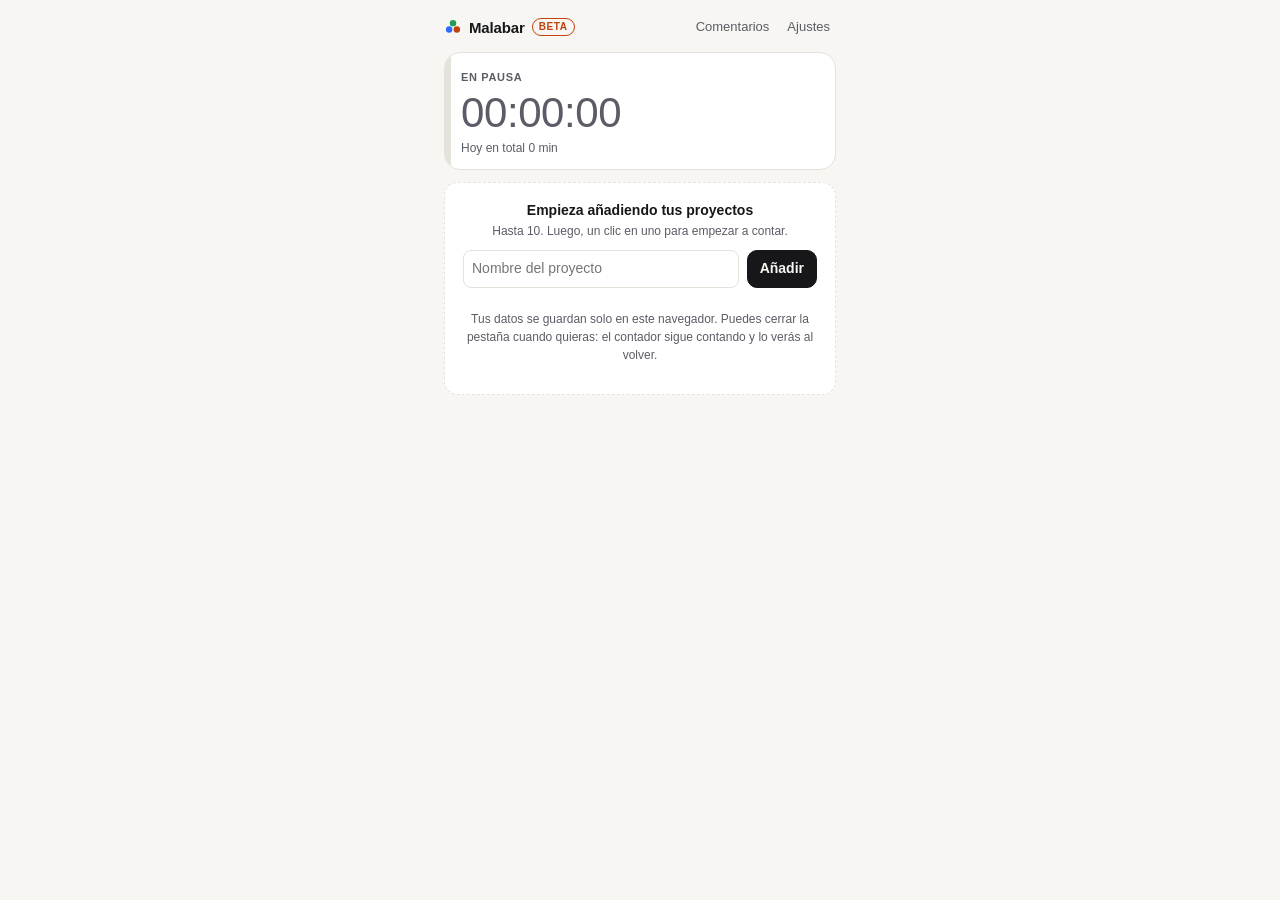
==== app/index.html @ 96a2eefe "Web app de Malabar en beta (/app) Prototipo convertido en web app: datos en el navegador, exportar e" ====
<!doctype html>
<html lang="es">
<head>
<meta charset="utf-8">
<meta name="viewport" content="width=device-width, initial-scale=1">
<title>Malabar · beta</title>
<meta name="description" content="Contador de tiempo por proyecto. Beta gratuita.">
<meta name="theme-color" content="#F7F6F3" media="(prefers-color-scheme: light)">
<meta name="theme-color" content="#141416" media="(prefers-color-scheme: dark)">
<meta name="robots" content="noindex">
<link rel="icon" href="../favicon.svg" type="image/svg+xml">
<link rel="apple-touch-icon" href="icon-192.png">
<link rel="manifest" href="manifest.webmanifest">
<link rel="stylesheet" href="app.css">
</head>
<body>
<div id="app">
  <div id="banner"></div>
  <main id="view"></main>
  <div id="toast" role="status" aria-live="polite"></div>
</div>
<noscript>Malabar necesita JavaScript para funcionar.</noscript>
<script src="../config.js"></script>
<script src="app.js"></script>
</body>
</html>
---- app/app.css ----
:root{
    --bg:#F7F6F3; --card:#ffffff; --ink:#17171A; --muted:#5C5C66; --line:#E5E2DB;
    --soft:#EFEDE8; --accent:#17171A; --brand:#C2410C; --danger:#B42318;
    color-scheme: light dark;
  }
  @media (prefers-color-scheme: dark){
    :root{ --bg:#141416; --card:#1e1e21; --ink:#f2f2f2; --muted:#9a9aa0; --line:#2e2e33; --soft:#26262a; --accent:#f2f2f2; --brand:#F0773E; --danger:#ff6b5b; }
  }
  *{box-sizing:border-box}
  html,body{margin:0;background:var(--bg);color:var(--ink);
    font:14px/1.4 -apple-system,BlinkMacSystemFont,"Segoe UI",Roboto,"Helvetica Neue",Arial,sans-serif;}
  #app{max-width:420px;margin:0 auto;padding:14px;min-height:100vh;display:flex;flex-direction:column;gap:12px}
  button{font:inherit;color:inherit;cursor:pointer;border:1px solid var(--line);background:var(--card);border-radius:10px;padding:8px 12px}
  button:hover{border-color:var(--muted)}
  button:focus-visible,input:focus-visible,select:focus-visible{outline:2px solid var(--ink);outline-offset:1px}
  button[disabled]{opacity:.45;cursor:default}
  input,select{font:inherit;color:inherit;background:var(--card);border:1px solid var(--line);border-radius:8px;padding:6px 8px;min-width:0}
  .num{font-variant-numeric:tabular-nums}
  h2{font-size:15px;margin:0}
  #view{display:flex;flex-direction:column;gap:12px}
  #app.compact #view{gap:8px}

  /* Cabecera con el proyecto activo */
  .cur{background:var(--card);border:1px solid var(--line);border-radius:16px;padding:14px 16px 12px;position:relative;overflow:hidden}
  .cur::before{content:"";position:absolute;left:0;top:0;bottom:0;width:6px;background:var(--c,var(--line))}
  .cur-name{font-weight:600;font-size:15px;display:flex;align-items:center;gap:8px;min-height:21px}
  .cur-name .state{font-size:11px;font-weight:600;text-transform:uppercase;letter-spacing:.06em;color:var(--muted)}
  .cur-time{font-size:42px;font-weight:300;letter-spacing:-.01em;line-height:1.1;margin-top:2px}
  .cur.paused .cur-time{color:var(--muted)}
  .cur-sub{color:var(--muted);font-size:12px;margin-top:4px}
  .live-dot{width:8px;height:8px;border-radius:50%;background:var(--c);animation:pulse 1.6s infinite}
  @keyframes pulse{50%{opacity:.25}}

  /* Botones de proyecto */
  .grid{display:flex;flex-direction:column;gap:6px}
  .pbtn{display:grid;grid-template-columns:22px 10px 1fr auto;align-items:center;gap:10px;text-align:left;padding:10px 12px;border-radius:12px}
  .pbtn .key{font-size:11px;color:var(--muted);border:1px solid var(--line);border-radius:5px;text-align:center;line-height:18px}
  .pbtn .dot{width:10px;height:10px;border-radius:50%;background:var(--c)}
  .pbtn .pname{overflow:hidden;text-overflow:ellipsis;white-space:nowrap}
  .pbtn .ptime{color:var(--muted);font-size:13px}
  .pbtn.on{border-color:var(--c);box-shadow:inset 0 0 0 1px var(--c);background:color-mix(in srgb,var(--c) 10%,var(--card))}
  .pbtn.on .ptime{color:var(--ink);font-weight:600}

  .actions{display:grid;grid-template-columns:1fr 1fr;gap:8px}
  .primary{background:var(--accent);color:var(--bg);border-color:var(--accent);font-weight:600}
  .links{display:flex;flex-wrap:wrap;gap:6px;justify-content:center}
  .links button{border:none;background:transparent;color:var(--muted);padding:4px 8px;font-size:13px}
  .links button:hover{color:var(--ink)}
  .sync{text-align:center;font-size:11px;color:var(--muted)}
  .hint{font-size:12px;color:var(--muted);text-align:center}

  /* Paneles secundarios */
  .bar-head{display:flex;align-items:center;gap:10px}
  .bar-head button{padding:5px 10px}
  .datenav{display:flex;align-items:center;justify-content:space-between;gap:8px}
  .datenav span{font-weight:600;text-transform:capitalize}
  .datenav button{padding:4px 12px}
  .panel{background:var(--card);border:1px solid var(--line);border-radius:14px;padding:12px 14px;display:flex;flex-direction:column;gap:10px}
  .total{font-size:28px;font-weight:300}
  .row{display:grid;grid-template-columns:10px 1fr auto auto;gap:8px;align-items:center}
  .row .dot{width:10px;height:10px;border-radius:50%;background:var(--c)}
  .row .pct{color:var(--muted);font-size:12px;width:38px;text-align:right}
  .bar{grid-column:2/5;height:6px;border-radius:3px;background:var(--soft);overflow:hidden;margin-top:-4px}
  .bar i{display:block;height:100%;background:var(--c);border-radius:3px}
  .timeline{position:relative;height:18px;border-radius:5px;background:var(--soft);overflow:hidden}
  .timeline i{position:absolute;top:0;bottom:0;background:var(--c)}
  .tl-labels{display:flex;justify-content:space-between;font-size:11px;color:var(--muted);margin-top:-6px}
  .btnrow{display:flex;gap:8px;flex-wrap:wrap}
  .btnrow button{flex:1}

  .seg{display:grid;grid-template-columns:1fr 96px 96px 26px;gap:6px;align-items:center}
  .seg select,.seg input{width:100%}
  .seg .x{padding:4px 0;border:none;background:transparent;color:var(--muted);font-size:16px}
  .seg .x:hover{color:var(--danger)}
  .seg .running{font-size:12px;color:var(--muted);text-align:center}
  .seg-head{font-size:11px;color:var(--muted);text-transform:uppercase;letter-spacing:.05em}

  .prow{display:grid;grid-template-columns:28px 1fr auto;gap:8px;align-items:center}
  .swatch{width:28px;height:28px;border-radius:8px;background:var(--c);border:none;padding:0}
  .prow input{width:100%}
  .muted{color:var(--muted)}
  .small{font-size:12px}

  #banner:empty{display:none}
  .banner{background:color-mix(in srgb,#f2c94c 22%,var(--card));border:1px solid color-mix(in srgb,#f2c94c 60%,var(--line));border-radius:12px;padding:10px 12px;display:flex;flex-direction:column;gap:8px;font-size:13px}
  .banner .btnrow{align-items:center}
  .banner input{flex:0 0 auto}

  .empty{background:var(--card);border:1px dashed var(--line);border-radius:14px;padding:18px;text-align:center;display:flex;flex-direction:column;gap:10px}
  .addrow{display:flex;gap:8px}
  .addrow input{flex:1}

  #toast{position:fixed;left:50%;bottom:16px;transform:translateX(-50%);background:var(--ink);color:var(--bg);padding:8px 14px;border-radius:10px;font-size:13px;opacity:0;pointer-events:none;transition:opacity .2s;max-width:90vw;text-align:center}
  #toast.show{opacity:1}
  textarea.copybox{width:100%;min-height:120px;font:12px/1.4 ui-monospace,Menlo,Consolas,monospace;background:var(--soft);color:var(--ink);border:1px solid var(--line);border-radius:8px;padding:8px}

  /* Modo compacto */
  .compact #app, #app.compact{gap:8px;padding:10px}
  #app.compact .cur{padding:10px 12px 8px}
  #app.compact .cur-time{font-size:30px}
  #app.compact .cur-sub, #app.compact .hint, #app.compact .sync{display:none}
  #app.compact .pbtn{padding:7px 10px}
  /* Botones de icono (solo en compacto y ventana flotante) */
  .ctrls{display:none;gap:4px;flex:0 0 auto}
  .ico{width:26px;height:26px;padding:0;display:inline-grid;place-items:center;border-radius:7px}
  .ico svg{width:12px;height:12px;fill:currentColor}
  .ico.stop{color:var(--danger)}
  #app.compact .ctrls,#app.in-pip .ctrls{display:flex}
  #app.compact .cur{display:flex;align-items:center;justify-content:space-between;gap:8px;flex-wrap:wrap}
  #app.compact .cur > div:first-child{flex:1 1 100%}
  #app.compact .actions{display:none}
  /* Ventana flotante: versión mini */
  #app.in-pip{max-width:none;min-height:auto;padding:6px;gap:5px;font-size:12px}
  #app.in-pip #view{gap:5px}
  #app.in-pip .cur{padding:5px 8px 5px 12px;border-radius:10px;display:flex;align-items:center;justify-content:space-between;gap:8px}
  #app.in-pip .cur::before{width:4px}
  #app.in-pip .cur-name{font-size:12px;min-height:0;min-width:0;overflow:hidden;white-space:nowrap;text-overflow:ellipsis}
  #app.in-pip .cur-time{font-size:15px;font-weight:600;margin:0 0 0 auto}
  #app.in-pip .ico{width:22px;height:22px;border-radius:6px}
  #app.in-pip .ico svg{width:10px;height:10px}
  #app.in-pip .cur-sub,#app.in-pip .actions,#app.in-pip .hint,#app.in-pip .links,#app.in-pip .sync{display:none}
  #app.in-pip .grid{gap:3px}
  #app.in-pip .pbtn{grid-template-columns:14px 7px 1fr auto;gap:6px;padding:3px 7px;border-radius:7px;font-size:12px}
  #app.in-pip .pbtn .key{font-size:9px;line-height:13px;border-radius:3px}
  #app.in-pip .pbtn .dot{width:7px;height:7px}
  #app.in-pip .pbtn .ptime{font-size:11px}
  #app.in-pip .banner{padding:6px 8px;font-size:11px;gap:5px}
  #app.in-pip .banner button,#app.in-pip .banner input{padding:3px 6px;font-size:11px}

  /* Cabecera de la app */
  .topbar{display:flex;align-items:center;justify-content:space-between;gap:8px}
  .logo{display:flex;align-items:center;gap:7px;font-weight:700;font-size:15px;letter-spacing:-.01em;text-decoration:none;color:var(--ink)}
  .beta{font-size:10px;font-weight:700;text-transform:uppercase;letter-spacing:.06em;color:var(--brand);border:1px solid var(--brand);border-radius:999px;padding:1px 6px}
  .topbar .links button{padding:4px 6px}
  #app.in-pip .topbar, #app.compact .topbar{display:none}

  /* Ajustes y comentarios */
  .panel h3{font-size:13px;margin:0}
  .panel p{margin:0}
  .check{display:flex;gap:10px;align-items:flex-start;font-size:13px}
  .check input{margin-top:2px;width:16px;height:16px;padding:0;flex:0 0 auto;accent-color:var(--brand)}
  textarea{font:inherit;color:inherit;background:var(--card);border:1px solid var(--line);border-radius:8px;padding:8px;min-height:110px;resize:vertical;width:100%}
  label.lbl{font-size:12px;font-weight:600;display:block;margin-bottom:4px}
  .field{display:flex;flex-direction:column}
  .field input{width:100%}
  .danger{color:var(--danger);border-color:color-mix(in srgb,var(--danger) 40%,var(--line))}
  .ok-msg{background:color-mix(in srgb,#1F9D55 15%,var(--card));border-radius:10px;padding:10px 12px;font-weight:600}
  .file-hidden{display:none}
  .welcome{font-size:12px;color:var(--muted);line-height:1.5}
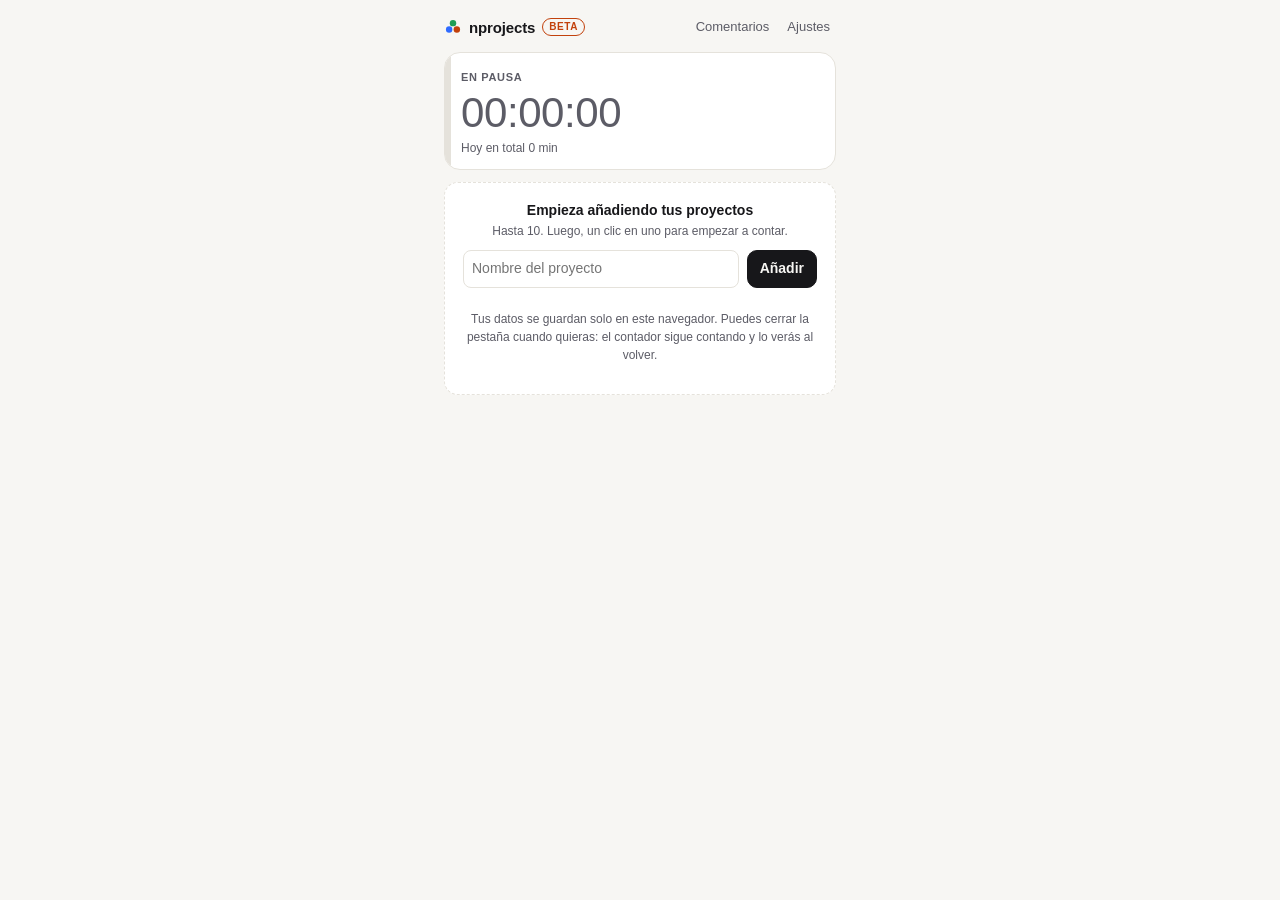
==== commit 73de7ed8: "Cambia el nombre de Malabar a nprojects Textos de la web y de la app, manifiesto e identificadores i" ====
--- a/app/index.html
+++ b/app/index.html
@@ -3,7 +3,7 @@
 <head>
 <meta charset="utf-8">
 <meta name="viewport" content="width=device-width, initial-scale=1">
-<title>Malabar · beta</title>
+<title>nprojects · beta</title>
 <meta name="description" content="Contador de tiempo por proyecto. Beta gratuita.">
 <meta name="theme-color" content="#F7F6F3" media="(prefers-color-scheme: light)">
 <meta name="theme-color" content="#141416" media="(prefers-color-scheme: dark)">
@@ -19,7 +19,7 @@
   <main id="view"></main>
   <div id="toast" role="status" aria-live="polite"></div>
 </div>
-<noscript>Malabar necesita JavaScript para funcionar.</noscript>
+<noscript>nprojects necesita JavaScript para funcionar.</noscript>
 <script src="../config.js"></script>
 <script src="app.js"></script>
 </body>
--- a/app/app.css
+++ b/app/app.css
@@ -148,3 +148,10 @@
   .ok-msg{background:color-mix(in srgb,#1F9D55 15%,var(--card));border-radius:10px;padding:10px 12px;font-weight:600}
   .file-hidden{display:none}
   .welcome{font-size:12px;color:var(--muted);line-height:1.5}
+
+  /* Como app instalada, la altura la marca el contenido (la ventana se ajusta a él) */
+  @media (display-mode: standalone), (display-mode: window-controls-overlay){
+    #app{min-height:0}
+  }
+
+  .topbar .links button.install{color:var(--brand);font-weight:600}
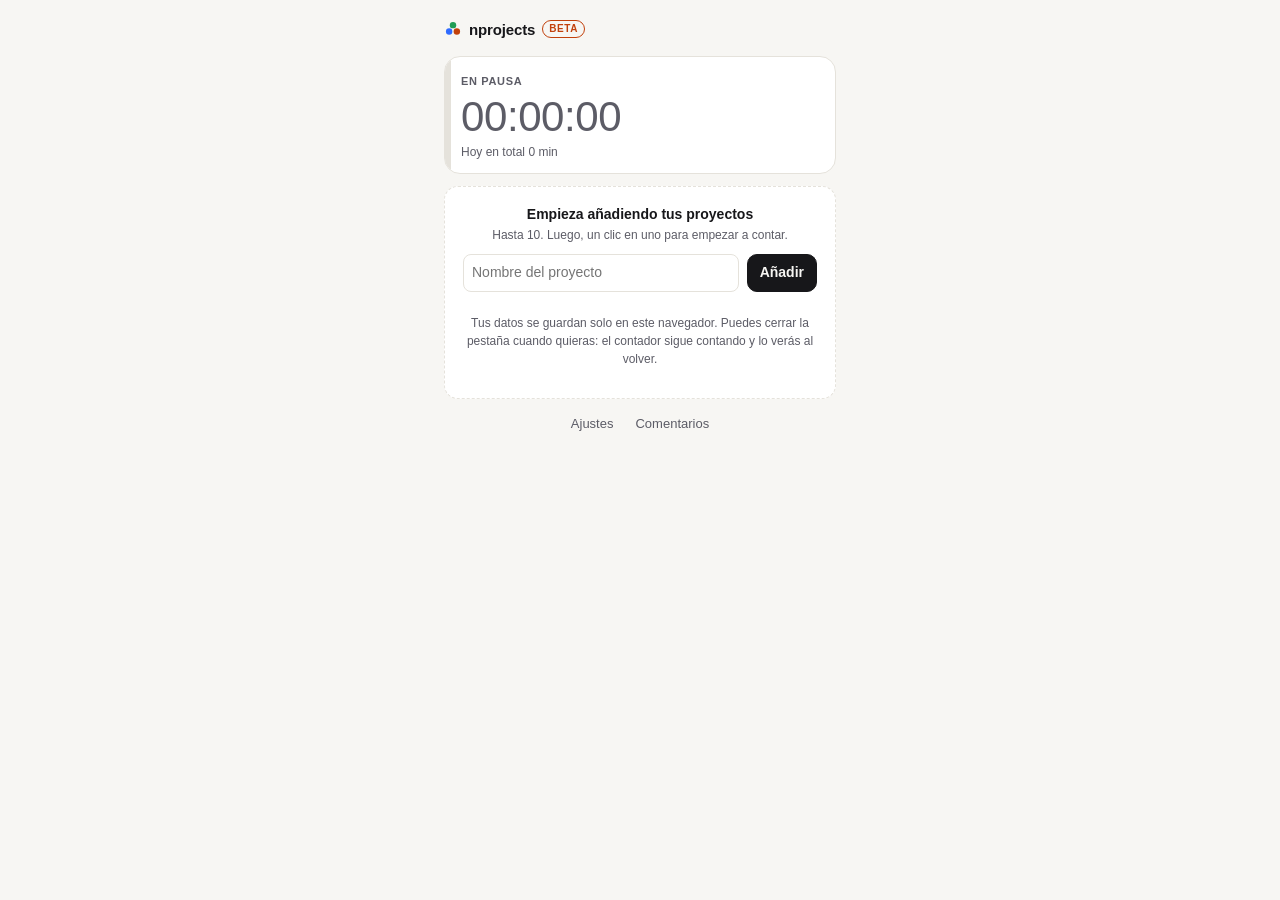
==== commit 9661d68c: "Ventana flotante: mensaje en la ventana principal y vista amplia - Mientras la ventana flotante está" ====
--- a/app/index.html
+++ b/app/index.html
@@ -19,6 +19,12 @@
   <main id="view"></main>
   <div id="toast" role="status" aria-live="polite"></div>
 </div>
+<div id="pipnote" class="pipnote" hidden>
+  <svg width="28" height="28" viewBox="0 0 28 28" aria-hidden="true"><circle cx="8" cy="18" r="5" fill="#2F6BFF"/><circle cx="20" cy="18" r="5" fill="#C2410C"/><circle cx="14" cy="8" r="5" fill="#1F9D55"/></svg>
+  <p class="pipnote-title">nprojects está en la ventana flotante</p>
+  <p>Puedes minimizar esta ventana, pero no la cierres: si la cierras, se cierra también la flotante.</p>
+  <button id="pipback" type="button">Volver a esta ventana</button>
+</div>
 <noscript>nprojects necesita JavaScript para funcionar.</noscript>
 <script src="../config.js"></script>
 <script src="app.js"></script>
--- a/app/app.css
+++ b/app/app.css
@@ -34,8 +34,7 @@
 
   /* Botones de proyecto */
   .grid{display:flex;flex-direction:column;gap:6px}
-  .pbtn{display:grid;grid-template-columns:22px 10px 1fr auto;align-items:center;gap:10px;text-align:left;padding:10px 12px;border-radius:12px}
-  .pbtn .key{font-size:11px;color:var(--muted);border:1px solid var(--line);border-radius:5px;text-align:center;line-height:18px}
+  .pbtn{display:grid;grid-template-columns:10px 1fr auto;align-items:center;gap:10px;text-align:left;padding:10px 12px;border-radius:12px}
   .pbtn .dot{width:10px;height:10px;border-radius:50%;background:var(--c)}
   .pbtn .pname{overflow:hidden;text-overflow:ellipsis;white-space:nowrap}
   .pbtn .ptime{color:var(--muted);font-size:13px}
@@ -121,12 +120,32 @@
   #app.in-pip .ico svg{width:10px;height:10px}
   #app.in-pip .cur-sub,#app.in-pip .actions,#app.in-pip .hint,#app.in-pip .links,#app.in-pip .sync{display:none}
   #app.in-pip .grid{gap:3px}
-  #app.in-pip .pbtn{grid-template-columns:14px 7px 1fr auto;gap:6px;padding:3px 7px;border-radius:7px;font-size:12px}
-  #app.in-pip .pbtn .key{font-size:9px;line-height:13px;border-radius:3px}
+  #app.in-pip .pbtn{grid-template-columns:7px 1fr auto;gap:6px;padding:3px 7px;border-radius:7px;font-size:12px}
   #app.in-pip .pbtn .dot{width:7px;height:7px}
   #app.in-pip .pbtn .ptime{font-size:11px}
   #app.in-pip .banner{padding:6px 8px;font-size:11px;gap:5px}
   #app.in-pip .banner button,#app.in-pip .banner input{padding:3px 6px;font-size:11px}
+  /* Ventana flotante: vista amplia */
+  #app.in-pip.pip-big{padding:10px;gap:8px;font-size:14px}
+  #app.in-pip.pip-big #view{gap:8px}
+  #app.in-pip.pip-big .cur{padding:10px 12px 10px 16px;border-radius:12px;flex-wrap:wrap;row-gap:2px}
+  #app.in-pip.pip-big .cur::before{width:5px}
+  #app.in-pip.pip-big .cur-name{font-size:14px;flex:1 1 100%}
+  #app.in-pip.pip-big .cur-time{font-size:26px;font-weight:500;margin:0}
+  #app.in-pip.pip-big .ctrls{margin-left:auto}
+  #app.in-pip.pip-big .ico{width:26px;height:26px;border-radius:7px}
+  #app.in-pip.pip-big .ico svg{width:11px;height:11px}
+  #app.in-pip.pip-big .grid{gap:6px}
+  #app.in-pip.pip-big .pbtn{gap:9px;padding:8px 11px;border-radius:9px;font-size:14px}
+  #app.in-pip.pip-big .pbtn .dot{width:9px;height:9px}
+  #app.in-pip.pip-big .pbtn .ptime{font-size:13px}
+  #app.in-pip.pip-big .banner{padding:8px 10px;font-size:12px}
+  /* Mensaje en la ventana principal mientras la flotante está abierta */
+  .pipnote{max-width:340px;margin:18vh auto 0;padding:24px;text-align:center;display:flex;flex-direction:column;align-items:center;gap:10px;color:var(--muted)}
+  .pipnote[hidden]{display:none}
+  .pipnote p{margin:0;line-height:1.5}
+  .pipnote .pipnote-title{color:var(--ink);font-weight:600;font-size:16px}
+  .pipnote button{margin-top:6px}
 
   /* Cabecera de la app */
   .topbar{display:flex;align-items:center;justify-content:space-between;gap:8px}
@@ -154,4 +173,6 @@
     #app{min-height:0}
   }
 
-  .topbar .links button.install{color:var(--brand);font-weight:600}
+  .topbar{min-height:30px}
+  .topbar .install{color:var(--brand);border-color:color-mix(in srgb,var(--brand) 45%,var(--line));font-weight:600;font-size:13px;padding:5px 12px;border-radius:999px;background:transparent}
+  .topbar .install:hover{border-color:var(--brand)}
